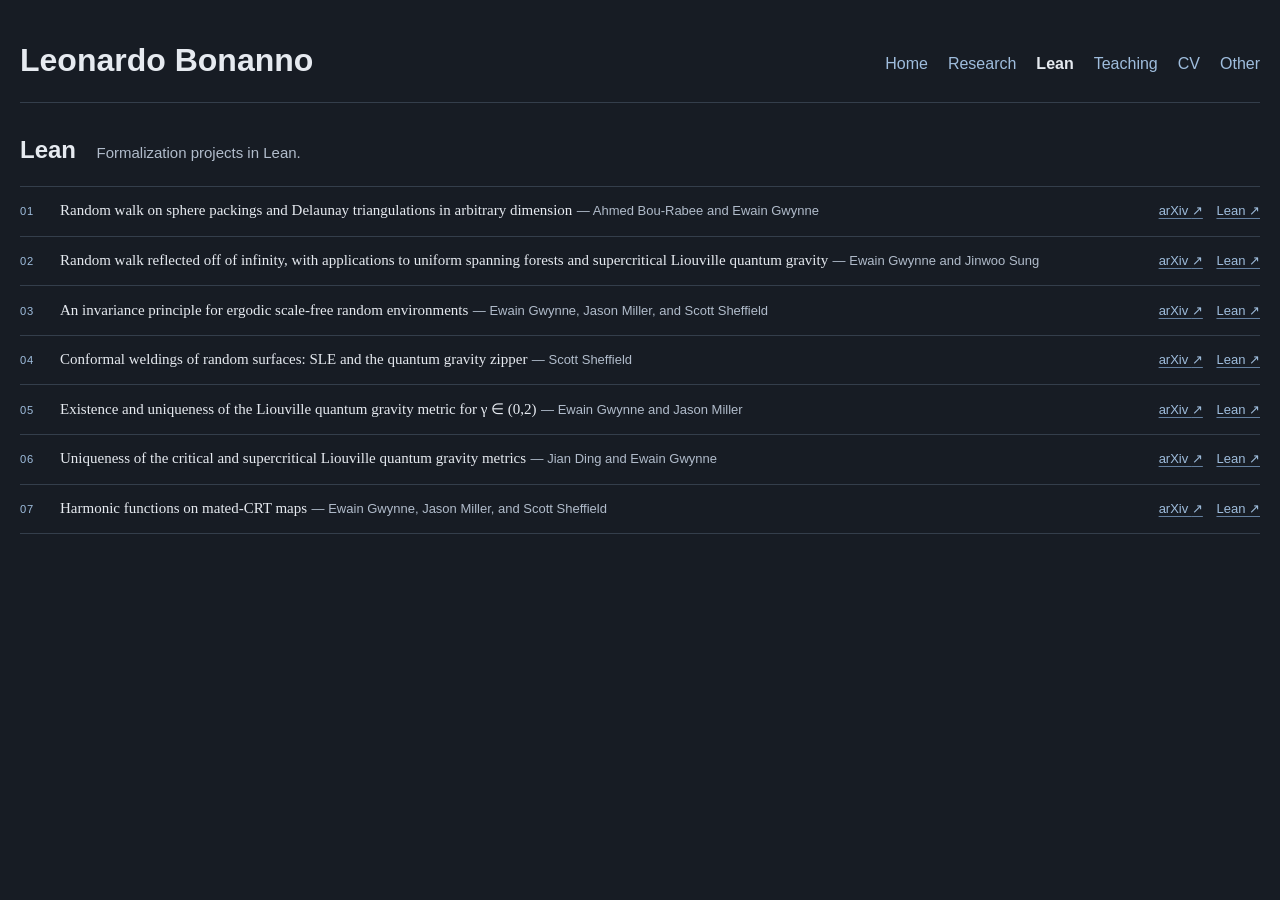
==== coding.html @ 93350908 "Compact Lean projects into inline rows with responsive wrapping" ====
<!doctype html>
<html lang="en">
<head>
  <meta charset="utf-8">
  <meta name="viewport" content="width=device-width, initial-scale=1">
  <meta name="theme-color" content="#171c24">
  <meta name="description" content="Lean — Lean formalization projects by Leonardo Bonanno.">
  <title>Leonardo Bonanno - Lean</title>
  <link rel="icon" type="image/svg+xml" href="data:image/svg+xml,%3Csvg xmlns='http://www.w3.org/2000/svg' viewBox='0 0 64 64'%3E%3Crect width='64' height='64' rx='10' fill='%23171c24'/%3E%3Ctext x='32' y='43' text-anchor='middle' font-family='Georgia,serif' font-size='34' fill='white'%3ELB%3C/text%3E%3C/svg%3E">
  <link rel="stylesheet" href="site-d57a844e.css">
  <link rel="stylesheet" href="coding.css?v=compact-20261027">
</head>
<body class="lean-page">
  <a class="skip-link" href="#content">Skip to content</a>
  <header>
    <h1>Leonardo Bonanno</h1>
    <nav aria-label="Main navigation">
      <a href="index.html">Home</a>
      <a href="research.html">Research</a>
      <a href="coding.html" aria-current="page">Lean</a>
      <a href="teaching.html">Teaching</a>
      <a href="cv.pdf">CV</a>
      <a href="curiosities.html">Other</a>
    </nav>
  </header>
  <main id="content" tabindex="-1" class="coding-page">
    <h2>Lean</h2>
    <p class="coding-intro">Formalization projects in Lean.</p>
    <div class="formalization-list">
      <section class="formalization" id="sphere-packings" aria-labelledby="sphere-packings-title">
        <span class="project-number" aria-hidden="true">01</span>
        <div class="project-description">
          <h3 id="sphere-packings-title">Random walk on sphere packings and Delaunay triangulations in arbitrary dimension</h3>
          <p class="paper-authors">Ahmed Bou-Rabee and Ewain Gwynne</p>
        </div>
        <p class="project-links">
            <a class="paper-link" href="https://arxiv.org/abs/2405.11673" aria-label="Read Random walk on sphere packings and Delaunay triangulations in arbitrary dimension on arXiv">arXiv <span aria-hidden="true">↗</span></a>
            <a class="paper-link" href="https://github.com/leobon12/lean-formalizations/tree/main/results/bou-rabee-gwynne" aria-label="Lean formalization of Theorems A and B(a), with documented corrections">Lean <span aria-hidden="true">↗</span></a>
        </p>
      </section>
      <section class="formalization" id="reflected-random-walk" aria-labelledby="reflected-random-walk-title">
        <span class="project-number" aria-hidden="true">02</span>
        <div class="project-description">
          <h3 id="reflected-random-walk-title">Random walk reflected off of infinity, with applications to uniform spanning forests and supercritical Liouville quantum gravity</h3>
          <p class="paper-authors">Ewain Gwynne and Jinwoo Sung</p>
        </div>
        <p class="project-links">
            <a class="paper-link" href="https://arxiv.org/abs/2506.18827" aria-label="Read Random walk reflected off of infinity, with applications to uniform spanning forests and supercritical Liouville quantum gravity on arXiv">arXiv <span aria-hidden="true">↗</span></a>
            <a class="paper-link" href="https://github.com/leobon12/lean-formalizations/tree/main/results/gwynne-sung" aria-label="Lean formalization of Theorem 1.6, with right continuity at infinity">Lean <span aria-hidden="true">↗</span></a>
        </p>
      </section>
      <section class="formalization" id="scale-free-environments" aria-labelledby="scale-free-environments-title">
        <span class="project-number" aria-hidden="true">03</span>
        <div class="project-description">
          <h3 id="scale-free-environments-title">An invariance principle for ergodic scale-free random environments</h3>
          <p class="paper-authors">Ewain Gwynne, Jason Miller, and Scott Sheffield</p>
        </div>
        <p class="project-links">
            <a class="paper-link" href="https://arxiv.org/abs/1807.07515" aria-label="Read An invariance principle for ergodic scale-free random environments on arXiv">arXiv <span aria-hidden="true">↗</span></a>
            <a class="paper-link" href="https://github.com/leobon12/lean-formalizations/tree/main/results/gwynne-miller-sheffield" aria-label="Lean formalization of the interpolated version of Theorem 1.16">Lean <span aria-hidden="true">↗</span></a>
        </p>
      </section>
      <section class="formalization" id="quantum-zipper" aria-labelledby="quantum-zipper-title">
        <span class="project-number" aria-hidden="true">04</span>
        <div class="project-description">
          <h3 id="quantum-zipper-title">Conformal weldings of random surfaces: SLE and the quantum gravity zipper</h3>
          <p class="paper-authors">Scott Sheffield</p>
        </div>
        <p class="project-links">
            <a class="paper-link" href="https://arxiv.org/abs/1012.4797" aria-label="Read Conformal weldings of random surfaces: SLE and the quantum gravity zipper on arXiv">arXiv <span aria-hidden="true">↗</span></a>
            <a class="paper-link" href="https://github.com/leobon12/lean-formalizations/tree/main/results/quantum-zipper" aria-label="Lean formalization of the quantum gravity zipper, with documented scope">Lean <span aria-hidden="true">↗</span></a>
        </p>
      </section>
      <section class="formalization" id="lqg-metric" aria-labelledby="lqg-metric-title">
        <span class="project-number" aria-hidden="true">05</span>
        <div class="project-description">
          <h3 id="lqg-metric-title">Existence and uniqueness of the Liouville quantum gravity metric for γ ∈ (0,2)</h3>
          <p class="paper-authors">Ewain Gwynne and Jason Miller</p>
        </div>
        <p class="project-links">
            <a class="paper-link" href="https://arxiv.org/abs/1905.00383" aria-label="Read Existence and uniqueness of the Liouville quantum gravity metric for gamma in (0,2) on arXiv">arXiv <span aria-hidden="true">↗</span></a>
            <a class="paper-link" href="https://github.com/leobon12/lean-formalizations/tree/main/results/lqg-metric" aria-label="Lean formalization of Theorems 1.1 and 1.2 on the LQG metric, with documented statement conventions">Lean <span aria-hidden="true">↗</span></a>
        </p>
      </section>
      <section class="formalization" id="supercritical-lqg-uniqueness" aria-labelledby="supercritical-lqg-uniqueness-title">
        <span class="project-number" aria-hidden="true">06</span>
        <div class="project-description">
          <h3 id="supercritical-lqg-uniqueness-title">Uniqueness of the critical and supercritical Liouville quantum gravity metrics</h3>
          <p class="paper-authors">Jian Ding and Ewain Gwynne</p>
        </div>
        <p class="project-links">
            <a class="paper-link" href="https://arxiv.org/abs/2110.00177" aria-label="Read Uniqueness of the critical and supercritical Liouville quantum gravity metrics on arXiv">arXiv <span aria-hidden="true">↗</span></a>
            <a class="paper-link" href="https://github.com/leobon12/lean-formalizations/tree/main/results/supercritical-lqg-uniqueness" aria-label="Lean formalization of Theorems 1.3, 1.8 and 1.13, with documented statement conventions">Lean <span aria-hidden="true">↗</span></a>
        </p>
      </section>
      <section class="formalization" id="harmonic-functions-mated-crt-maps" aria-labelledby="harmonic-functions-mated-crt-maps-title">
        <span class="project-number" aria-hidden="true">07</span>
        <div class="project-description">
          <h3 id="harmonic-functions-mated-crt-maps-title">Harmonic functions on mated-CRT maps</h3>
          <p class="paper-authors">Ewain Gwynne, Jason Miller, and Scott Sheffield</p>
        </div>
        <p class="project-links">
            <a class="paper-link" href="https://arxiv.org/abs/1807.07511" aria-label="Read Harmonic functions on mated-CRT maps on arXiv">arXiv <span aria-hidden="true">↗</span></a>
            <a class="paper-link" href="https://github.com/leobon12/lean-formalizations/tree/main/results/harmonic-functions-mated-crt-maps" aria-label="Lean formalization of Theorems 1.3 (repaired), 1.4, 1.5, 3.2 and Corollary 1.6, conditional on the mating-of-trees inputs, with documented corrections">Lean <span aria-hidden="true">↗</span></a>
        </p>
      </section>
    </div>
  </main>
</body>
</html>
---- site-d57a844e.css ----
:root {
  color-scheme: dark;
  --paper: #171c24;
  --ink: #e6eaf0;
  --maroon: #9fbddd;
  --rule: #343e4b;
  --muted: #b1bccb;
  --surface: #202834;
  --link-rule: #647f9e;
}
* { box-sizing: border-box; }
body {
  max-width: 840px;
  margin: 40px auto;
  padding: 0 20px;
  background: var(--paper);
  color: var(--ink);
  font-family: -apple-system, BlinkMacSystemFont, "Segoe UI", Roboto, Helvetica, Arial, sans-serif;
  font-size: 1rem;
  line-height: 1.6;
}
header {
  display: flex;
  align-items: center;
  justify-content: space-between;
  flex-wrap: wrap;
  gap: 12px 24px;
  border-bottom: 1px solid var(--rule);
  padding-bottom: 15px;
  margin-bottom: 30px;
}
h1 { font-size: 2rem; line-height: 1.3; margin: 0 0 5px; }
h2 { font-size: 1.5rem; line-height: 1.4; margin: 1.25rem 0; }
main > h2:first-child { margin-top: 0; }
nav { display: flex; gap: 20px; flex-wrap: wrap; }
a { color: var(--maroon); text-decoration: none; }
a:hover { text-decoration: underline; }
nav a[aria-current="page"] { color: var(--ink); font-weight: 700; }
a:focus-visible { outline: 2px solid var(--maroon); outline-offset: 4px; }
p { margin: 0 0 1rem; }
address { font-style: normal; }
.skip-link { position: absolute; top: 8px; left: 20px; padding: 8px; background: var(--paper); transform: translateY(-200%); }
.skip-link:focus { transform: translateY(0); }
main:focus { outline: none; }
.home-layout { display: grid; grid-template-columns: minmax(0, 1fr) 280px; gap: 32px; align-items: start; }
.profile-photo { display: block; width: 100%; height: auto; }
.research-item { margin-top: 2rem; }
.photo-gallery { display: grid; gap: 36px; }
.photo-gallery figure { margin: 0; }
.photo-gallery a { display: block; }
.photo-gallery img { display: block; width: 100%; height: auto; }
.photo-gallery figcaption { margin-top: 8px; }
.photo-gallery .portrait-photo { width: 100%; max-width: 480px; justify-self: center; }
@media (max-width: 640px) {
  body { margin: 24px auto; }
  header { align-items: flex-start; flex-direction: column; gap: 10px; }
  h1 { font-size: 1.8rem; }
  nav { gap: 20px; }
  .home-layout { grid-template-columns: 1fr; gap: 20px; }
  .profile-photo { max-width: 360px; }
}
@media print {
  :root {
    color-scheme: light;
    --paper: #fff;
    --ink: #000;
    --maroon: #000;
    --rule: #bbb;
    --muted: #444;
    --surface: #f4f4f4;
    --link-rule: #666;
  }
  body { max-width: none; margin: 0; padding: 0; background: #fff; color: #000; }
  nav, .skip-link { display: none; }
  a { color: inherit; }
}

.coding-intro {
  max-width: 38rem;
  color: var(--muted);
  margin: -.6rem 0 2rem;
}
.formalization-list {
  border-top: 1px solid var(--rule);
}
.formalization {
  display: grid;
  grid-template-columns: 2.25rem minmax(0, 1fr);
  column-gap: 1.25rem;
  padding: 1.7rem 0 1.8rem;
  border-bottom: 1px solid var(--rule);
  scroll-margin-top: 2rem;
}
.project-number {
  color: var(--maroon);
  font-size: .75rem;
  font-variant-numeric: tabular-nums;
  letter-spacing: .08em;
  padding-top: .35rem;
}
.formalization h3 {
  max-width: 42rem;
  margin: 0 0 .55rem;
  font-family: Georgia, "Times New Roman", serif;
  font-size: 1.4rem;
  font-weight: 400;
  line-height: 1.35;
  text-wrap: pretty;
}
.paper-authors {
  margin: 0 0 1rem;
  color: var(--muted);
  font-size: .9375rem;
}
.project-links {
  display: flex;
  flex-wrap: wrap;
  align-items: center;
  gap: .7rem 1.5rem;
  margin: 0;
  font-size: .875rem;
}
.paper-link {
  text-decoration: underline;
  text-underline-offset: .2em;
  text-decoration-color: var(--link-rule);
}
.paper-link:hover { text-decoration-color: currentColor; }
.lean-placeholder {
  display: inline-flex;
  gap: .55rem;
  align-items: baseline;
  color: var(--muted);
}
.lean-label {
  color: var(--ink);
  font-family: ui-monospace, SFMono-Regular, Menlo, Consolas, monospace;
  font-size: .8rem;
}
@media (max-width: 480px) {
  .formalization { grid-template-columns: 1.4rem minmax(0, 1fr); column-gap: .65rem; }
  .formalization h3 { font-size: 1.25rem; }
  .project-links { gap: .55rem 1.1rem; }
}
@media print {
  .formalization { break-inside: avoid; }
}

.research-collection { margin-top: 3.5rem; }
#formalized { margin-top: 2rem; }
.research-subsection-title { margin: 0 0 1rem; font-size: 1.35rem; line-height: 1.4; scroll-margin-top: 2rem; }
#unformalized { padding-top: 1rem; border-top: 1px solid var(--rule); }
.research-warning { max-width: 44rem; margin: 0 0 1.5rem; padding: .85rem 1rem; border-left: 3px solid var(--maroon); background: transparent; color: var(--ink); font-size: .9375rem; }
.research-section-heading { display: flex; flex-wrap: wrap; align-items: baseline; gap: .5rem 1.25rem; margin: 1.25rem 0; }
.research-section-heading h2 { margin: 0; scroll-margin-top: 2rem; }
.research-github { font-size: .875rem; text-decoration: underline; text-underline-offset: .2em; }
.research-disclaimer { max-width: 42rem; margin: 0 0 2rem; color: var(--ink); font-size: .9375rem; }
.research-description { max-width: 42rem; margin: 0 0 .9rem; color: var(--muted); font-size: .9375rem; }
.research-status { color: var(--muted); font-size: .8rem; }

.research-lean { margin: 0; color: var(--muted); font-size: .85rem; white-space: nowrap; }

.research-topic { margin-top: 1.8rem; scroll-margin-top: 2rem; }
.research-topic > h4 {
  margin: 0 0 .65rem;
  color: var(--ink);
  font-size: 1.2rem;
  font-weight: 650;
  line-height: 1.4;
}
.research-collection .formalization { padding: .55rem 0; grid-template-columns: 1.5rem minmax(0, 1fr); column-gap: .65rem; }
.research-collection .project-number { padding-top: .12rem; font-size: .7rem; }
.research-row { display: flex; flex-wrap: wrap; align-items: baseline; gap: .15rem .8rem; min-width: 0; }
.research-row > .research-paper-title { flex: 1 1 0; min-width: 15rem; }
.research-lean .lean-label { font: inherit; }
.lean-link { text-decoration: underline; text-underline-offset: .2em; }
.research-collection .research-lean { font-size: .75rem; }
.research-collection .formalization .research-paper-title {
  max-width: none;
  margin: 0;
  font-family: Georgia, "Times New Roman", serif;
  font-size: 1rem;
  font-weight: 400;
  line-height: 1.35;
  text-wrap: pretty;
}
.research-actions { display: contents; }
.research-row .paper-link { font-size: .75rem; white-space: nowrap; }
.research-details,
.research-actions .project-links { display: contents; }
.research-details::details-content { display: contents; }
.research-details:not([open]) .research-result { display: none; }
.research-actions .paper-link { max-width: 100%; }
.research-details summary {
  width: fit-content;
  padding: .12rem 0;
  color: var(--maroon);
  font-size: .75rem;
  cursor: pointer;
}
.research-details summary::marker { font-size: .7rem; }
.research-details summary:hover { text-decoration: underline; text-underline-offset: .2em; }
.research-details summary:focus-visible { outline: 2px solid var(--maroon); outline-offset: 4px; }
.research-result {
  order: 1;
  flex-basis: 100%;
  box-sizing: border-box;
  min-width: 0;
  margin-top: .6rem;
  max-width: 42rem;
  border-left: 2px solid var(--rule);
  padding-left: 1.2rem;
  color: var(--ink);
  font-family: Georgia, "Times New Roman", serif;
  font-size: 1.025rem;
  line-height: 1.75;
  overflow-wrap: break-word;
}
.research-result p { margin: 0 0 1rem; }
.research-result p:last-child { margin-bottom: 0; }
.research-result .research-description { max-width: none; color: inherit; font: inherit; }
.research-result .katex { font-size: 1.04em; }
.research-result .katex-display {
  max-width: 100%;
  overflow-x: auto;
  overflow-y: hidden;
  padding: .2rem 0;
  margin: .85rem 0;
}
.result-source {
  border-top: 1px solid var(--rule);
  padding-top: .7rem;
  color: var(--muted);
  font-family: -apple-system, BlinkMacSystemFont, "Segoe UI", Roboto, sans-serif;
  font-size: .75rem;
  line-height: 1.6;
}
@media (max-width: 480px) {
  .research-row > .research-paper-title { flex-basis: 100%; font-size: 1rem; }
  .research-result { padding-left: .7rem; }
}
@media print {
  .research-details::details-content { display: block; content-visibility: visible; }
  .research-details .research-result,
  .research-details:not([open]) .research-result { display: block; }
  .research-topic > h4 { break-after: avoid; }
}
---- coding.css ----
/* Compact Lean project list; shared site styles remain unchanged. */
body.lean-page {
  max-width: 1440px;
}
.coding-page > h2 {
  display: inline;
  margin: 0;
}
.coding-page .coding-intro {
  display: inline-block;
  max-width: none;
  margin: 0 0 0 1rem;
  color: var(--muted);
  font-size: .9375rem;
}
.coding-page .formalization-list {
  margin-top: 1.25rem;
}
.coding-page .formalization {
  display: grid;
  grid-template-columns: 1.5rem minmax(0, 1fr) auto;
  align-items: baseline;
  gap: .25rem 1rem;
  padding: .7rem 0;
}
.coding-page .project-number {
  padding: 0;
  font-size: .7rem;
}
.coding-page .project-description {
  min-width: 0;
  line-height: 1.5;
}
.coding-page .formalization h3 {
  display: inline;
  max-width: none;
  margin: 0;
  font-size: .9375rem;
  font-weight: 400;
  line-height: inherit;
  text-wrap: wrap;
}
.coding-page .paper-authors {
  display: inline;
  margin: 0;
  font-size: .8125rem;
}
.coding-page .paper-authors::before {
  content: " — ";
}
.coding-page .project-links {
  flex-wrap: nowrap;
  gap: .85rem;
  margin: 0;
  font-size: .8125rem;
  white-space: nowrap;
}
.coding-page .paper-link {
  display: inline-block;
  padding: .15rem 0;
}
@media (max-width: 640px) {
  .coding-page .formalization {
    grid-template-columns: 1.2rem minmax(0, 1fr);
    column-gap: .6rem;
  }
  .coding-page .project-links {
    grid-column: 2;
  }
}
@media (max-width: 360px) {
  .coding-page .coding-intro {
    display: block;
    margin: .25rem 0 0;
  }
}
@media print {
  .coding-page .formalization {
    break-inside: avoid;
  }
}
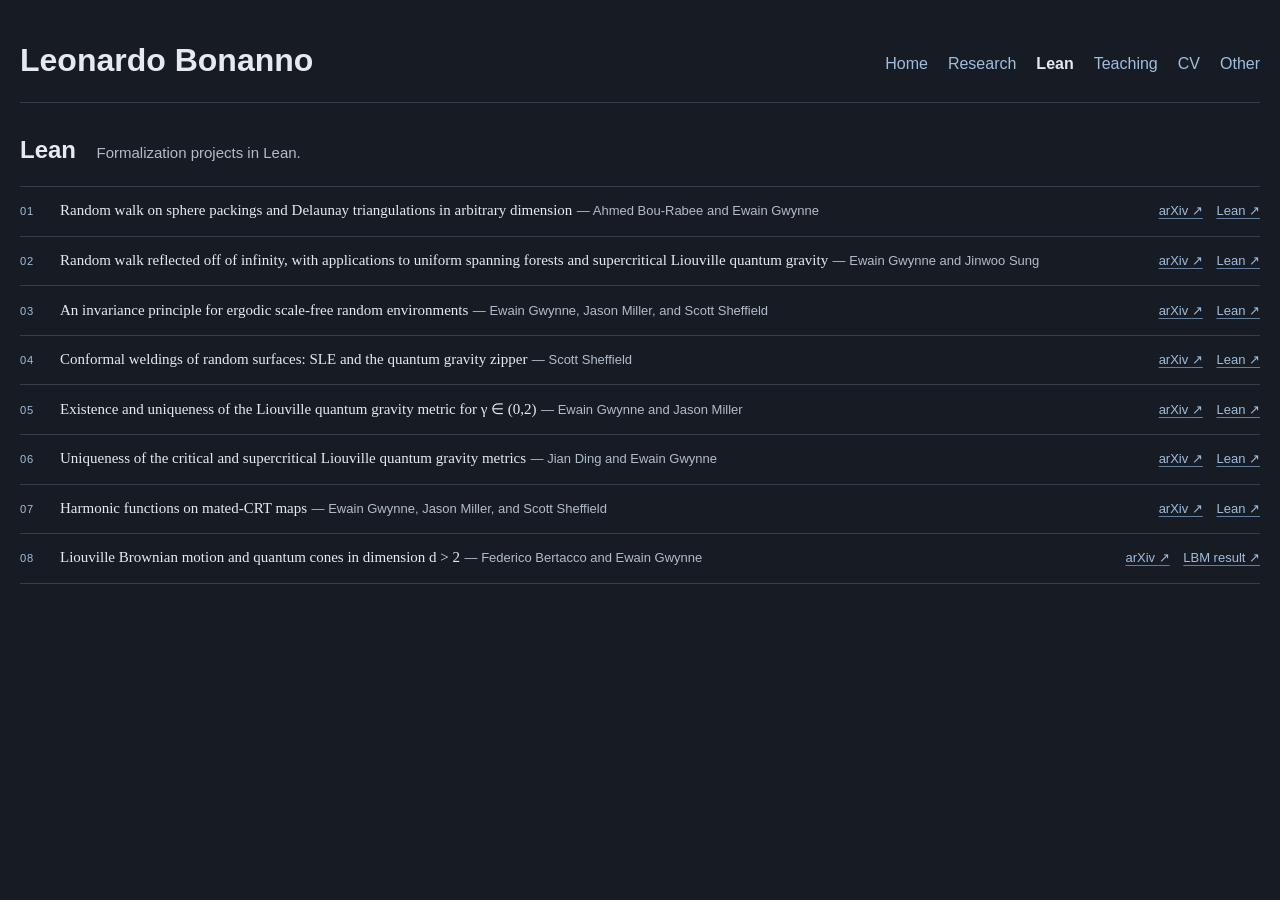
==== commit 44a3349e: "Link the Liouville Brownian motion result on the Lean page" ====
--- a/coding.html
+++ b/coding.html
@@ -104,6 +104,17 @@
             <a class="paper-link" href="https://github.com/leobon12/lean-formalizations/tree/main/results/harmonic-functions-mated-crt-maps" aria-label="Lean formalization of Theorems 1.3 (repaired), 1.4, 1.5, 3.2 and Corollary 1.6, conditional on the mating-of-trees inputs, with documented corrections">Lean <span aria-hidden="true">↗</span></a>
         </p>
       </section>
+      <section class="formalization" id="liouville-brownian-motion" aria-labelledby="liouville-brownian-motion-title">
+        <span class="project-number" aria-hidden="true">08</span>
+        <div class="project-description">
+          <h3 id="liouville-brownian-motion-title">Liouville Brownian motion and quantum cones in dimension d &gt; 2</h3>
+          <p class="paper-authors">Federico Bertacco and Ewain Gwynne</p>
+        </div>
+        <p class="project-links">
+            <a class="paper-link" href="https://arxiv.org/abs/2501.15936v2" aria-label="Read Bertacco and Gwynne on Liouville Brownian motion on arXiv">arXiv <span aria-hidden="true">↗</span></a>
+            <a class="paper-link" href="https://github.com/leobon12/lean-formalizations/tree/main/results/liouville-brownian-motion" aria-label="Read the Lean result guide for the subcritical LBM construction, including dimension two">LBM result <span aria-hidden="true">↗</span></a>
+        </p>
+      </section>
     </div>
   </main>
 </body>
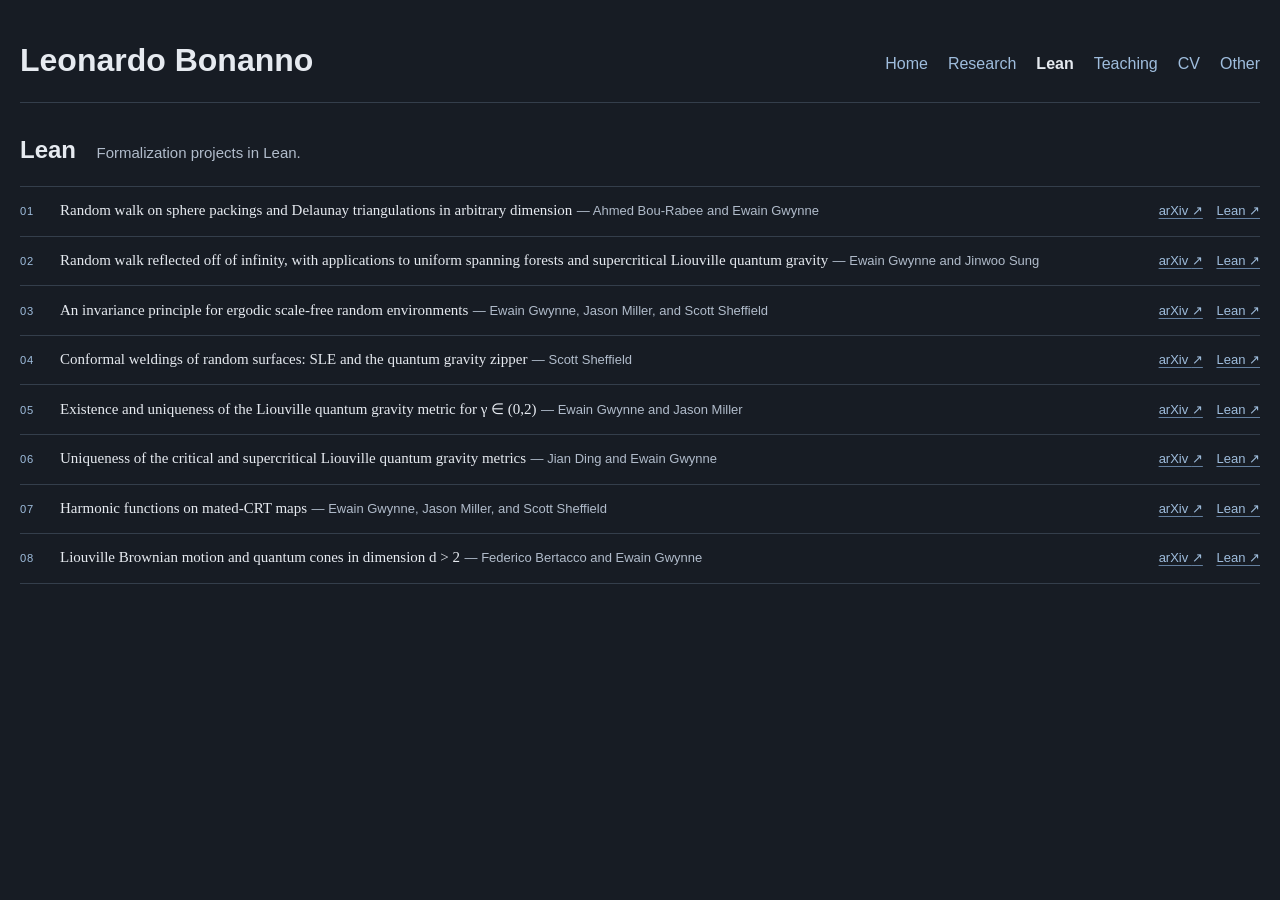
==== commit 88c1f128: "Use Lean as the LBM project link label" ====
--- a/coding.html
+++ b/coding.html
@@ -112,7 +112,7 @@
         </div>
         <p class="project-links">
             <a class="paper-link" href="https://arxiv.org/abs/2501.15936v2" aria-label="Read Bertacco and Gwynne on Liouville Brownian motion on arXiv">arXiv <span aria-hidden="true">↗</span></a>
-            <a class="paper-link" href="https://github.com/leobon12/lean-formalizations/tree/main/results/liouville-brownian-motion" aria-label="Read the Lean result guide for the subcritical LBM construction, including dimension two">LBM result <span aria-hidden="true">↗</span></a>
+            <a class="paper-link" href="https://github.com/leobon12/lean-formalizations/tree/main/results/liouville-brownian-motion" aria-label="Read the Lean result guide for the subcritical LBM construction, including dimension two">Lean <span aria-hidden="true">↗</span></a>
         </p>
       </section>
     </div>
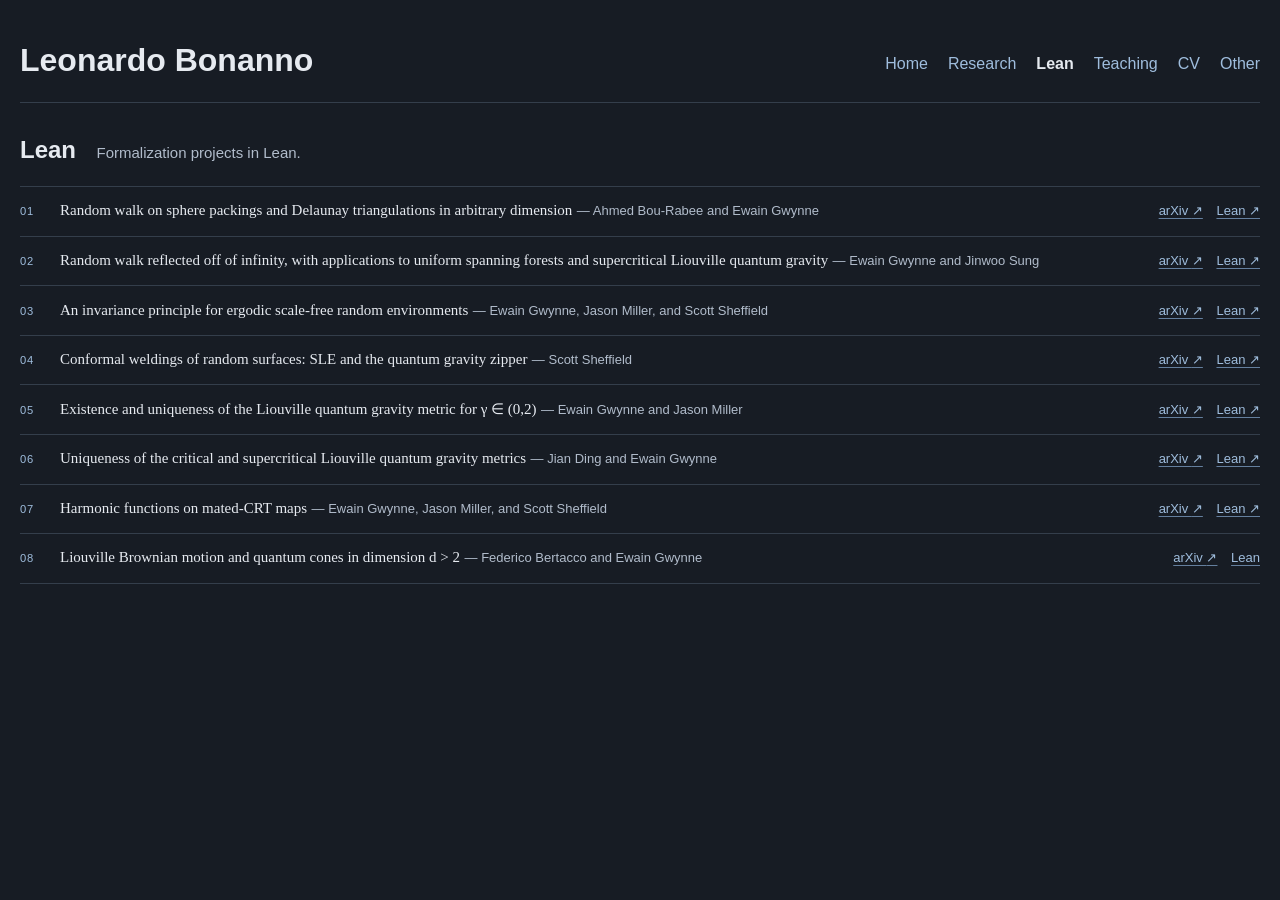
==== commit d46c2b7c: "Display the LBM link as exactly Lean" ====
--- a/coding.html
+++ b/coding.html
@@ -112,7 +112,7 @@
         </div>
         <p class="project-links">
             <a class="paper-link" href="https://arxiv.org/abs/2501.15936v2" aria-label="Read Bertacco and Gwynne on Liouville Brownian motion on arXiv">arXiv <span aria-hidden="true">↗</span></a>
-            <a class="paper-link" href="https://github.com/leobon12/lean-formalizations/tree/main/results/liouville-brownian-motion" aria-label="Read the Lean result guide for the subcritical LBM construction, including dimension two">Lean <span aria-hidden="true">↗</span></a>
+            <a class="paper-link" href="https://github.com/leobon12/lean-formalizations/tree/main/results/liouville-brownian-motion">Lean</a>
         </p>
       </section>
     </div>
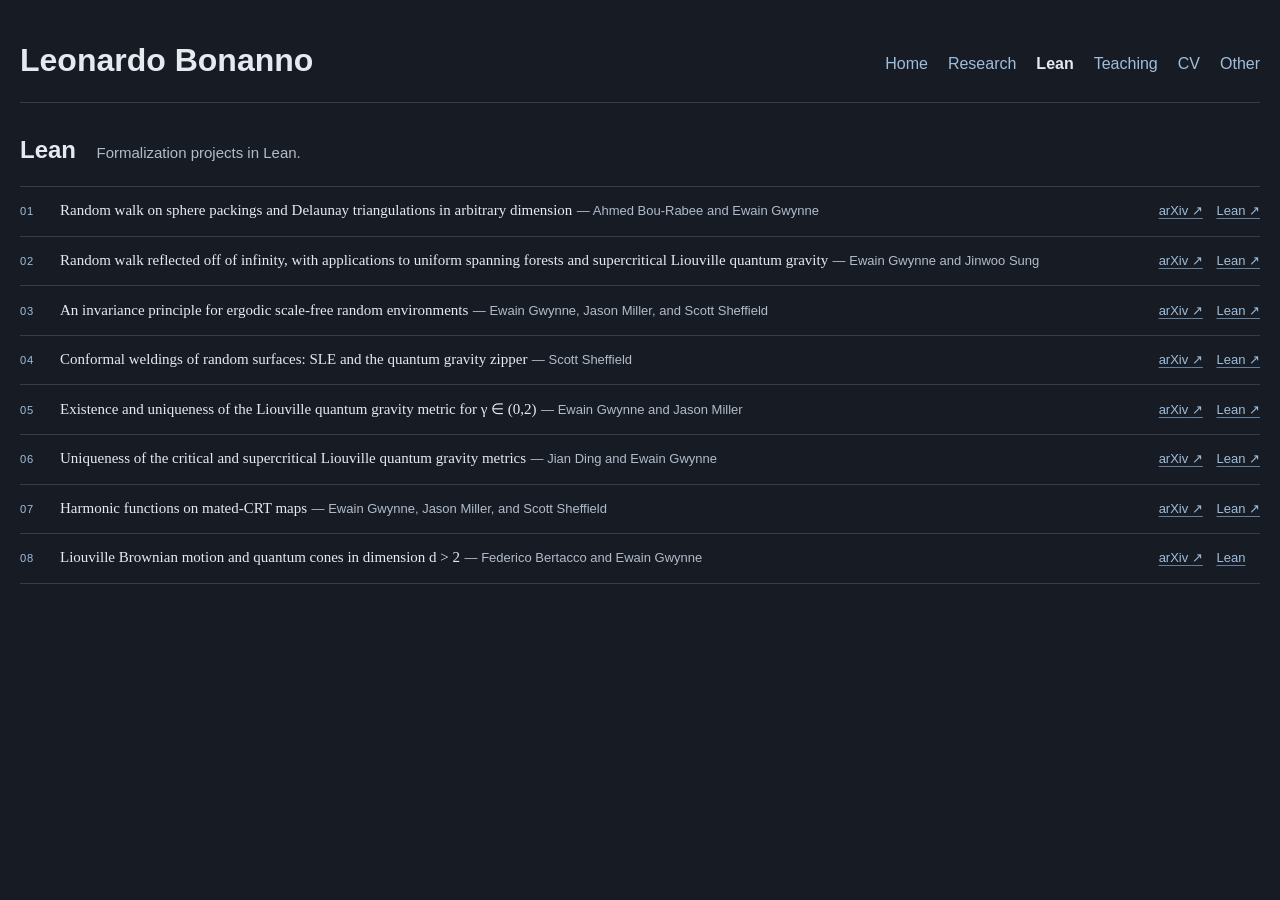
==== commit a6af0145: "Align the arXiv and Lean links across project rows" ====
--- a/coding.html
+++ b/coding.html
@@ -8,7 +8,7 @@
   <title>Leonardo Bonanno - Lean</title>
   <link rel="icon" type="image/svg+xml" href="data:image/svg+xml,%3Csvg xmlns='http://www.w3.org/2000/svg' viewBox='0 0 64 64'%3E%3Crect width='64' height='64' rx='10' fill='%23171c24'/%3E%3Ctext x='32' y='43' text-anchor='middle' font-family='Georgia,serif' font-size='34' fill='white'%3ELB%3C/text%3E%3C/svg%3E">
   <link rel="stylesheet" href="site-d57a844e.css">
-  <link rel="stylesheet" href="coding.css?v=compact-20261027">
+  <link rel="stylesheet" href="coding.css?v=aligned-links-20261112">
 </head>
 <body class="lean-page">
   <a class="skip-link" href="#content">Skip to content</a>
--- a/coding.css
+++ b/coding.css
@@ -14,13 +14,18 @@
   font-size: .9375rem;
 }
 .coding-page .formalization-list {
+  display: grid;
+  grid-template-columns: 1.5rem minmax(0, 1fr) max-content;
+  column-gap: 1rem;
   margin-top: 1.25rem;
 }
 .coding-page .formalization {
   display: grid;
-  grid-template-columns: 1.5rem minmax(0, 1fr) auto;
+  grid-column: 1 / -1;
+  grid-template-columns: subgrid;
   align-items: baseline;
-  gap: .25rem 1rem;
+  column-gap: inherit;
+  row-gap: .25rem;
   padding: .7rem 0;
 }
 .coding-page .project-number {
@@ -60,7 +65,7 @@
   padding: .15rem 0;
 }
 @media (max-width: 640px) {
-  .coding-page .formalization {
+  .coding-page .formalization-list {
     grid-template-columns: 1.2rem minmax(0, 1fr);
     column-gap: .6rem;
   }
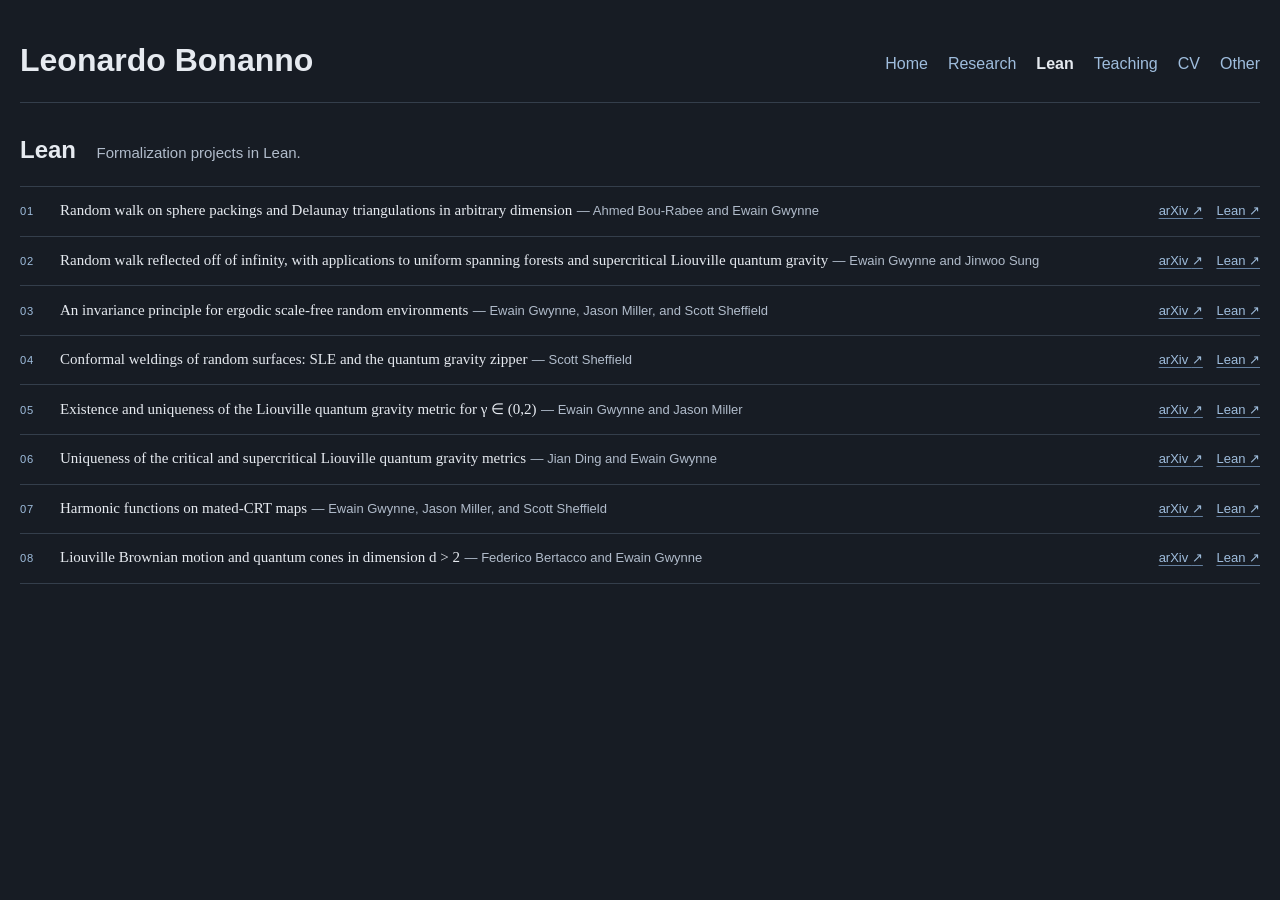
==== commit 853bfb70: "Restore the external-link arrow on the last Lean entry" ====
--- a/coding.html
+++ b/coding.html
@@ -112,7 +112,7 @@
         </div>
         <p class="project-links">
             <a class="paper-link" href="https://arxiv.org/abs/2501.15936v2" aria-label="Read Bertacco and Gwynne on Liouville Brownian motion on arXiv">arXiv <span aria-hidden="true">↗</span></a>
-            <a class="paper-link" href="https://github.com/leobon12/lean-formalizations/tree/main/results/liouville-brownian-motion">Lean</a>
+            <a class="paper-link" href="https://github.com/leobon12/lean-formalizations/tree/main/results/liouville-brownian-motion">Lean <span aria-hidden="true">↗</span></a>
         </p>
       </section>
     </div>
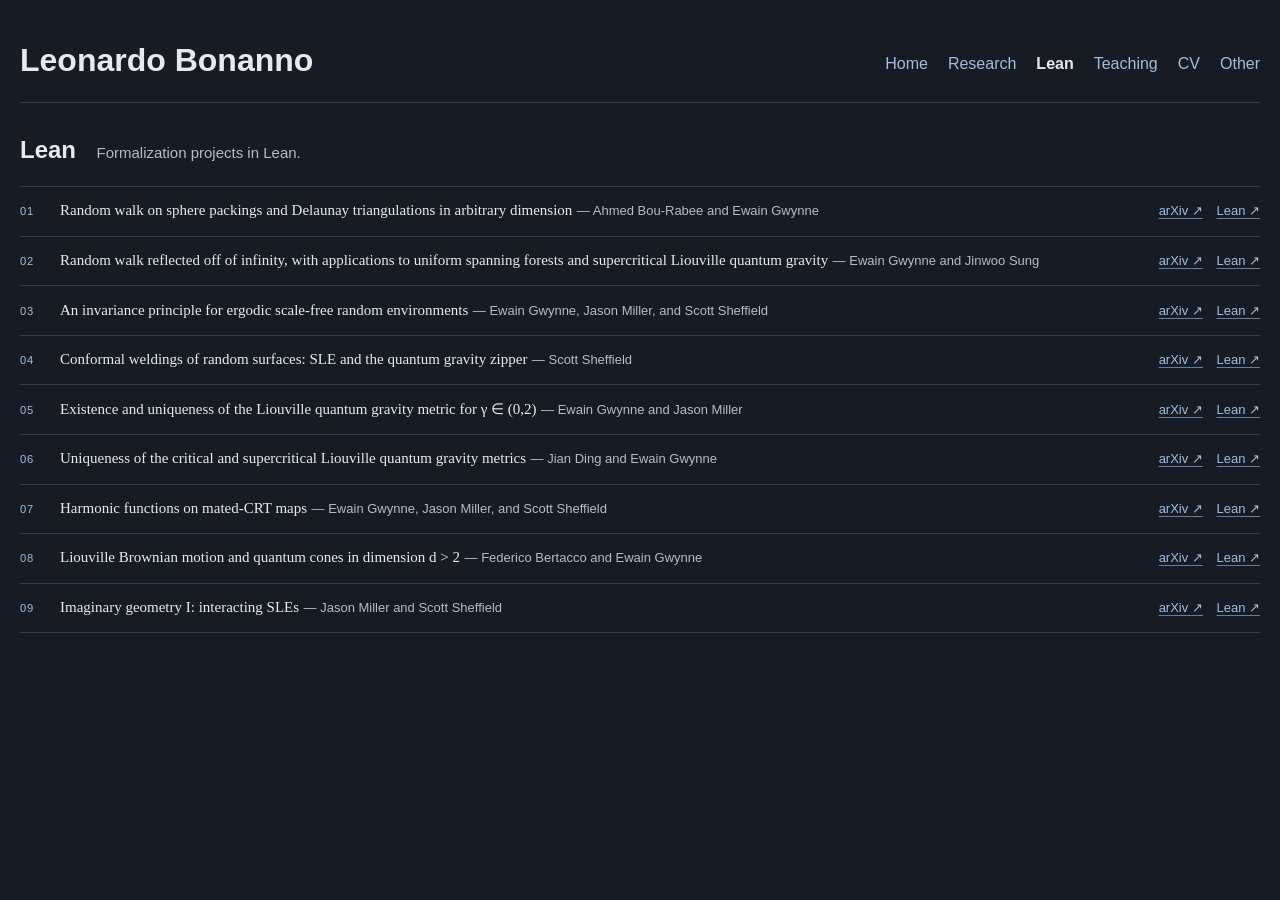
==== commit a0dbecf6: "Add the Imaginary Geometry I formalization to the Lean page Co-Authored-By: Claude Opus 5.5 <noreply" ====
--- a/coding.html
+++ b/coding.html
@@ -115,6 +115,17 @@
             <a class="paper-link" href="https://github.com/leobon12/lean-formalizations/tree/main/results/liouville-brownian-motion">Lean <span aria-hidden="true">↗</span></a>
         </p>
       </section>
+      <section class="formalization" id="imaginary-geometry-i" aria-labelledby="imaginary-geometry-i-title">
+        <span class="project-number" aria-hidden="true">09</span>
+        <div class="project-description">
+          <h3 id="imaginary-geometry-i-title">Imaginary geometry I: interacting SLEs</h3>
+          <p class="paper-authors">Jason Miller and Scott Sheffield</p>
+        </div>
+        <p class="project-links">
+            <a class="paper-link" href="https://arxiv.org/abs/1201.1496" aria-label="Read Imaginary geometry I: interacting SLEs on arXiv">arXiv <span aria-hidden="true">↗</span></a>
+            <a class="paper-link" href="https://github.com/leobon12/lean-formalizations/tree/main/results/imaginary-geometry-i" aria-label="Lean formalization of Theorems 1.1 to 1.5, 2.2, 2.4 and 2.6, with no assumptions and documented statement conventions">Lean <span aria-hidden="true">↗</span></a>
+        </p>
+      </section>
     </div>
   </main>
 </body>
